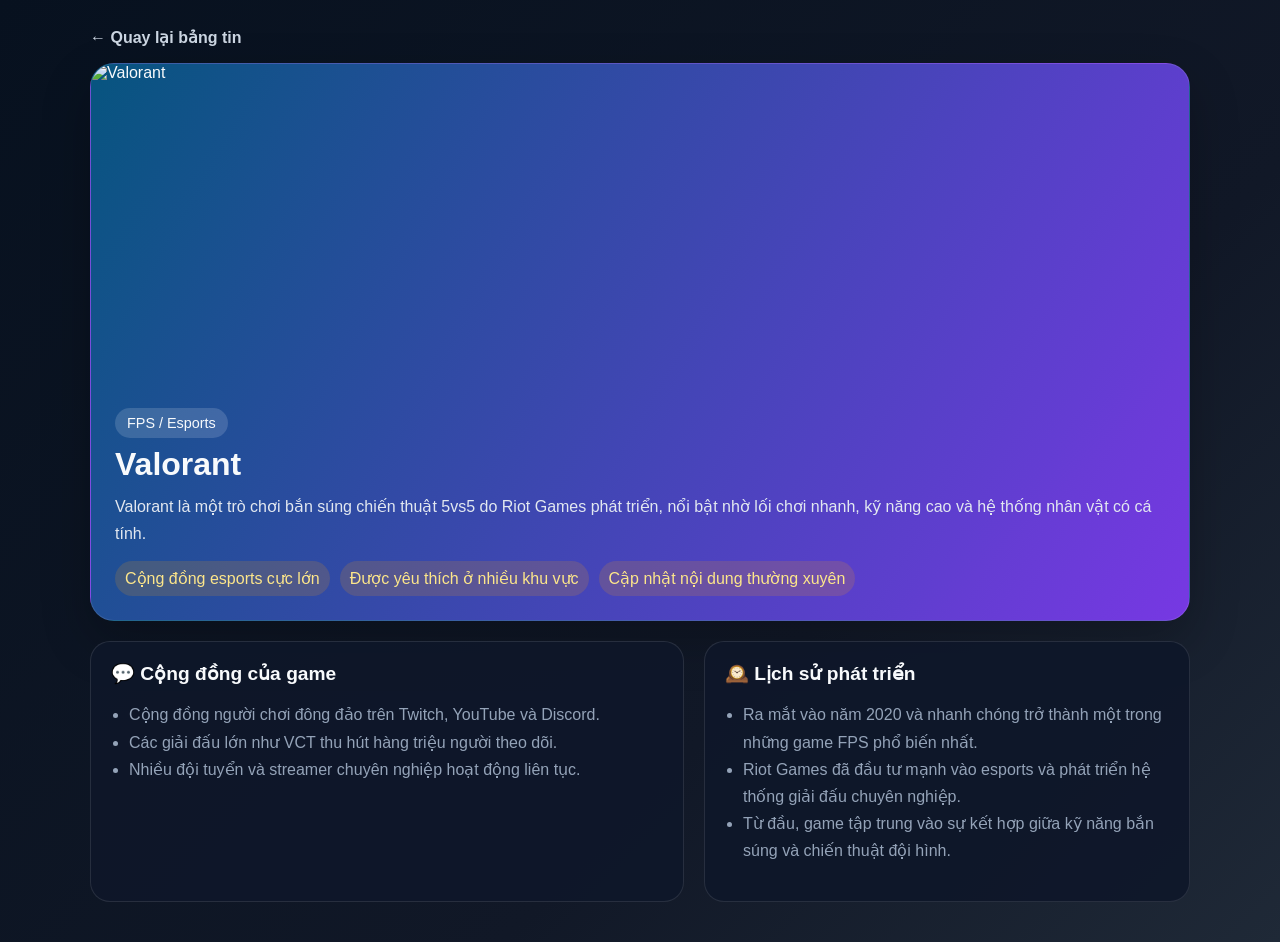
==== game-detail.html @ e28b1879 "lan 2" ====
<!DOCTYPE html>
<html lang="vi">
  <head>
    <meta charset="UTF-8" />
    <meta name="viewport" content="width=device-width, initial-scale=1.0" />
    <title>Chi Tiết Game</title>
    <style>
      :root {
        --bg: #07111f;
        --panel: rgba(15, 23, 42, 0.92);
        --primary: #7c3aed;
        --secondary: #06b6d4;
        --accent: #f59e0b;
        --text: #f8fafc;
        --muted: #94a3b8;
        --border: rgba(255, 255, 255, 0.1);
      }

      * { box-sizing: border-box; }

      body {
        margin: 0;
        font-family: "Segoe UI", Tahoma, Geneva, Verdana, sans-serif;
        background: linear-gradient(135deg, #07111f, #111827 65%, #1f2937);
        color: var(--text);
        min-height: 100vh;
      }

      .container {
        width: min(1100px, calc(100% - 32px));
        margin: 0 auto;
        padding: 28px 0 40px;
      }

      .back {
        display: inline-block;
        margin-bottom: 16px;
        color: #cbd5e1;
        text-decoration: none;
        font-weight: 600;
      }

      .back:hover { color: var(--accent); }

      .hero {
        background: linear-gradient(120deg, rgba(7, 89, 133, 0.95), rgba(124, 58, 237, 0.95));
        border: 1px solid var(--border);
        border-radius: 24px;
        overflow: hidden;
        box-shadow: 0 20px 50px rgba(0,0,0,0.24);
      }

      .hero img {
        width: 100%;
        height: 320px;
        object-fit: cover;
        display: block;
      }

      .hero-content {
        padding: 24px;
      }

      .hero-content h1 { margin: 0 0 10px; font-size: 2rem; }
      .hero-content p { margin: 0 0 14px; line-height: 1.7; color: #e2e8f0; }

      .pill {
        display: inline-block;
        padding: 7px 12px;
        border-radius: 999px;
        background: rgba(255,255,255,0.15);
        margin-right: 8px;
        margin-bottom: 8px;
        font-size: 0.9rem;
      }

      .grid {
        display: grid;
        grid-template-columns: 1.1fr 0.9fr;
        gap: 20px;
        margin-top: 20px;
      }

      .panel {
        background: var(--panel);
        border: 1px solid var(--border);
        border-radius: 20px;
        padding: 20px;
      }

      .panel h2 { margin-top: 0; font-size: 1.2rem; }
      .panel p, .panel li { color: var(--muted); line-height: 1.7; }
      .panel ul { padding-left: 18px; }

      .stats {
        display: flex;
        flex-wrap: wrap;
        gap: 10px;
        margin-top: 10px;
      }

      .stats span {
        padding: 8px 10px;
        border-radius: 999px;
        background: rgba(245,158,11,0.16);
        color: #fde68a;
      }

      @media (max-width: 800px) {
        .grid { grid-template-columns: 1fr; }
        .hero img { height: 240px; }
      }
    </style>
  </head>
  <body>
    <div class="container">
      <a class="back" href="index.html">← Quay lại bảng tin</a>
      <section class="hero" id="detailHero"></section>
      <section class="grid">
        <div class="panel" id="communityPanel"></div>
        <div class="panel" id="historyPanel"></div>
      </section>
    </div>

    <script>
      const gameDetails = {
        valorant: {
          title: "Valorant",
          image: "https://images.unsplash.com/photo-1511512578047-dfb367046420?auto=format&fit=crop&w=1200&q=80",
          tag: "FPS / Esports",
          summary: "Valorant là một trò chơi bắn súng chiến thuật 5vs5 do Riot Games phát triển, nổi bật nhờ lối chơi nhanh, kỹ năng cao và hệ thống nhân vật có cá tính.",
          highlight: ["Cộng đồng esports cực lớn", "Được yêu thích ở nhiều khu vực", "Cập nhật nội dung thường xuyên"],
          community: [
            "Cộng đồng người chơi đông đảo trên Twitch, YouTube và Discord.",
            "Các giải đấu lớn như VCT thu hút hàng triệu người theo dõi.",
            "Nhiều đội tuyển và streamer chuyên nghiệp hoạt động liên tục."
          ],
          history: [
            "Ra mắt vào năm 2020 và nhanh chóng trở thành một trong những game FPS phổ biến nhất.",
            "Riot Games đã đầu tư mạnh vào esports và phát triển hệ thống giải đấu chuyên nghiệp.",
            "Từ đầu, game tập trung vào sự kết hợp giữa kỹ năng bắn súng và chiến thuật đội hình."
          ]
        },
        "genshin-impact": {
          title: "Genshin Impact",
          image: "https://images.unsplash.com/photo-1511882150382-421056c89033?auto=format&fit=crop&w=1200&q=80",
          tag: "Open World",
          summary: "Genshin Impact là tựa game nhập vai thế giới mở với đồ họa đẹp, hệ thống nhân vật đa dạng và câu chuyện phong phú.",
          highlight: ["Thế giới mở rộng lớn", "Cộng đồng fan hâm mộ rất lớn", "Nội dung cập nhật liên tục"],
          community: [
            "Cộng đồng fan rất tích cực trên Reddit, Discord và mạng xã hội.",
            "Nhiều người chơi tham gia các sự kiện và cộng tác tạo nội dung.",
            "Game luôn nhận được phản ứng tích cực từ người hâm mộ toàn cầu."
          ],
          history: [
            "Phát hành năm 2020 bởi miHoYo và lập tức tạo ra cơn sốt lớn.",
            "Game được chú ý vì phong cách hình ảnh đẹp mắt và hệ thống nhân vật đa dạng.",
            "Sau nhiều bản cập nhật, Genshin Impact vẫn duy trì sức hút mạnh mẽ."
          ]
        },
        fortnite: {
          title: "Fortnite",
          image: "https://images.unsplash.com/photo-1542751371-adc38448a05e?auto=format&fit=crop&w=1200&q=80",
          tag: "Battle Royale",
          summary: "Fortnite là một trò chơi battle royale mang phong cách sáng tạo, sự kiện thường xuyên và cộng đồng người chơi cực kỳ lớn.",
          highlight: ["Sự kiện đổi mới liên tục", "Đa dạng chế độ chơi", "Cộng đồng toàn cầu"],
          community: [
            "Fortnite có một trong những cộng đồng game lớn nhất thế giới.",
            "Nhiều streamer và YouTuber thường xuyên phát sóng và tạo nội dung.",
            "Người chơi thường xuyên tham gia sự kiện mùa và thử thách mới."
          ],
          history: [
            "Ra mắt từ năm 2017 và nhanh chóng trở thành một hiện tượng game.",
            "Epic Games đã liên tục cập nhật chế độ, bản đồ và sự kiện mới.",
            "Fortnite vẫn giữ vị trí nổi bật nhờ lối chơi linh hoạt và đổi mới."
          ]
        },
        "ea-sports-fc-25": {
          title: "EA Sports FC 25",
          image: "https://images.unsplash.com/photo-1579952363873-27f3bade9f55?auto=format&fit=crop&w=1200&q=80",
          tag: "Sports",
          summary: "EA Sports FC 25 là dòng game bóng đá điện tử nổi bật với đồ họa cải tiến và các chế độ chơi đa dạng.",
          highlight: ["Bóng đá điện tử hiện đại", "Được yêu thích bởi fan bóng đá", "Cộng đồng thi đấu sôi động"],
          community: [
            "Cộng đồng người hâm mộ rất lớn ở nhiều quốc gia.",
            "Nhiều người chơi tham gia các chế độ online và giải đấu cộng đồng.",
            "Game có nhiều sự kiện và cập nhật theo mùa bóng."
          ],
          history: [
            "Tiếp nối dòng game FIFA với tên mới từ EA Sports.",
            "Được phát triển với mục tiêu cải thiện trải nghiệm bóng đá điện tử.",
            "Game liên tục cập nhật đội hình, mùa giải và tính năng mới."
          ]
        },
        minecraft: {
          title: "Minecraft",
          image: "https://images.unsplash.com/photo-1601987077677-5346c0c57d3f?auto=format&fit=crop&w=1200&q=80",
          tag: "Sandbox",
          summary: "Minecraft là tựa game sáng tạo nổi tiếng với hệ sinh thái mod phong phú và cộng đồng xây dựng cực kỳ lớn.",
          highlight: ["Sáng tạo không giới hạn", "Cộng đồng modding mạnh", "Tồn tại lâu dài và vẫn hot"],
          community: [
            "Một trong những cộng đồng game lớn và bền vững nhất.",
            "Nhiều server riêng và cộng đồng xây dựng đồ thị đẹp.",
            "Người chơi tạo ra các bản đồ, mod và video nội dung rất phong phú."
          ],
          history: [
            "Ra mắt năm 2011 và vẫn giữ sức hút đến nay.",
            "Minecraft trở thành biểu tượng của thể loại sandbox.",
            "Cộng đồng sáng tạo giúp game tiếp tục phát triển theo nhiều hướng."
          ]
        },
        "honkai-star-rail": {
          title: "Honkai: Star Rail",
          image: "https://images.unsplash.com/photo-1511512578047-dfb367046420?auto=format&fit=crop&w=1200&q=80",
          tag: "RPG / Story",
          summary: "Honkai: Star Rail là game nhập vai theo phong cách hành trình không gian với câu chuyện hấp dẫn và chiến đấu thú vị.",
          highlight: ["Câu chuyện sâu sắc", "Nhân vật ấn tượng", "Hệ thống chiến đấu mạnh mẽ"],
          community: [
            "Cộng đồng fan đông đảo trên mạng xã hội và Discord.",
            "Nhiều người chơi theo dõi các bản cập nhật và sự kiện mới.",
            "Game nhận được phản hồi tích cực nhờ nhịp độ phát triển rõ ràng."
          ],
          history: [
            "Ra mắt gần đây nhưng đã nhanh chóng thu hút sự chú ý lớn.",
            "Phát triển bởi miHoYo với phong cách nghệ thuật riêng biệt.",
            "Game tiếp tục mở rộng nội dung và nâng cấp trải nghiệm người chơi."
          ]
        }
      };

      const params = new URLSearchParams(window.location.search);
      const slug = params.get("game") || "valorant";
      const game = gameDetails[slug];

      if (game) {
        document.title = `${game.title} | Chi Tiết Game`;
        document.getElementById("detailHero").innerHTML = `
          <img src="${game.image}" alt="${game.title}" />
          <div class="hero-content">
            <span class="pill">${game.tag}</span>
            <h1>${game.title}</h1>
            <p>${game.summary}</p>
            <div class="stats">
              ${game.highlight.map((item) => `<span>${item}</span>`).join("")}
            </div>
          </div>
        `;

        document.getElementById("communityPanel").innerHTML = `
          <h2>💬 Cộng đồng của game</h2>
          <ul>
            ${game.community.map((item) => `<li>${item}</li>`).join("")}
          </ul>
        `;

        document.getElementById("historyPanel").innerHTML = `
          <h2>🕰️ Lịch sử phát triển</h2>
          <ul>
            ${game.history.map((item) => `<li>${item}</li>`).join("")}
          </ul>
        `;
      } else {
        document.getElementById("detailHero").innerHTML = "<div class='hero-content'><h1>Không tìm thấy game</h1></div>";
      }
    </script>
  </body>
</html>
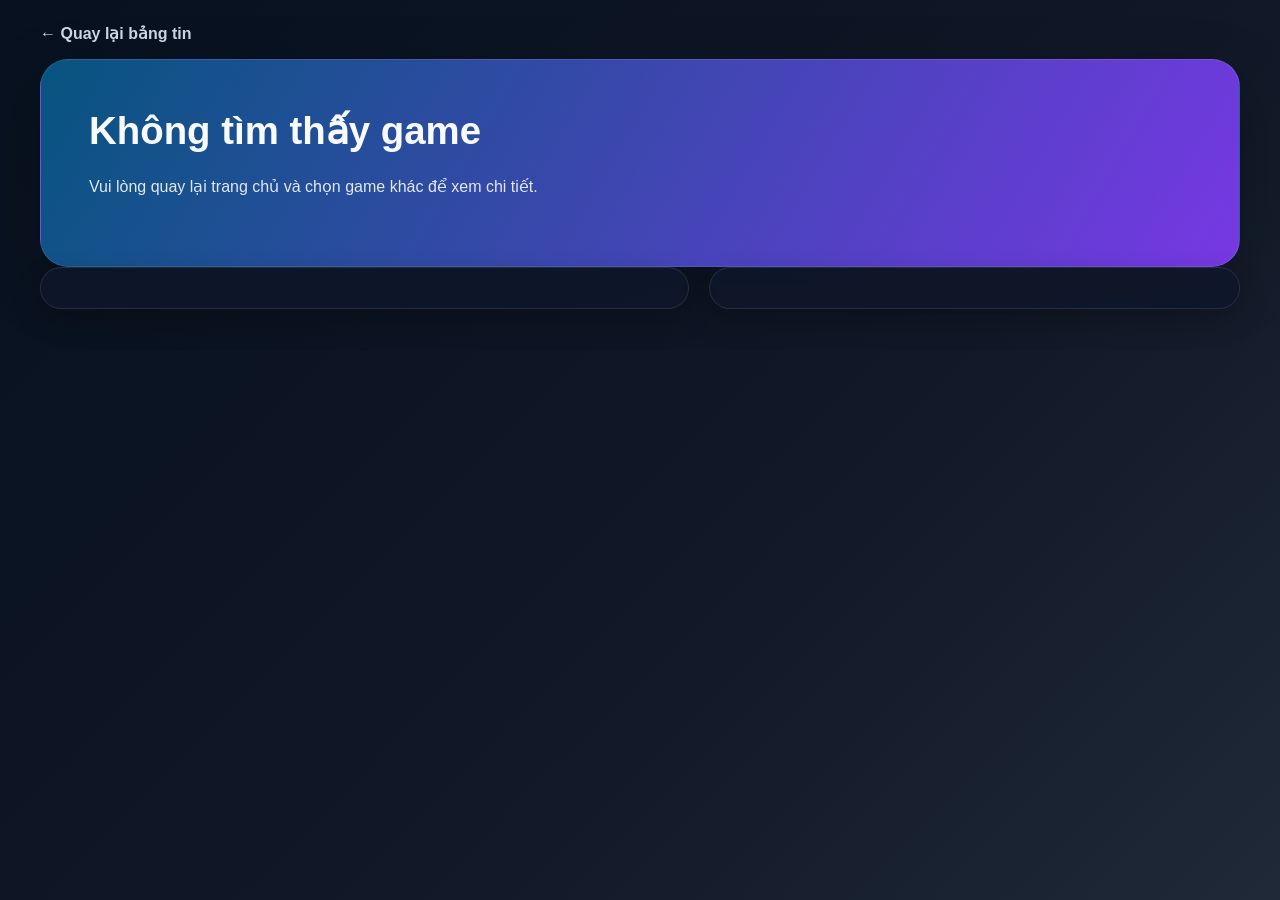
==== commit 387884d1: "lan 5 commit" ====
--- a/game-detail.html
+++ b/game-detail.html
@@ -1,267 +1,21 @@
-<!DOCTYPE html>
+<!doctype html>
 <html lang="vi">
   <head>
     <meta charset="UTF-8" />
     <meta name="viewport" content="width=device-width, initial-scale=1.0" />
     <title>Chi Tiết Game</title>
-    <style>
-      :root {
-        --bg: #07111f;
-        --panel: rgba(15, 23, 42, 0.92);
-        --primary: #7c3aed;
-        --secondary: #06b6d4;
-        --accent: #f59e0b;
-        --text: #f8fafc;
-        --muted: #94a3b8;
-        --border: rgba(255, 255, 255, 0.1);
-      }
-
-      * { box-sizing: border-box; }
-
-      body {
-        margin: 0;
-        font-family: "Segoe UI", Tahoma, Geneva, Verdana, sans-serif;
-        background: linear-gradient(135deg, #07111f, #111827 65%, #1f2937);
-        color: var(--text);
-        min-height: 100vh;
-      }
-
-      .container {
-        width: min(1100px, calc(100% - 32px));
-        margin: 0 auto;
-        padding: 28px 0 40px;
-      }
-
-      .back {
-        display: inline-block;
-        margin-bottom: 16px;
-        color: #cbd5e1;
-        text-decoration: none;
-        font-weight: 600;
-      }
-
-      .back:hover { color: var(--accent); }
-
-      .hero {
-        background: linear-gradient(120deg, rgba(7, 89, 133, 0.95), rgba(124, 58, 237, 0.95));
-        border: 1px solid var(--border);
-        border-radius: 24px;
-        overflow: hidden;
-        box-shadow: 0 20px 50px rgba(0,0,0,0.24);
-      }
-
-      .hero img {
-        width: 100%;
-        height: 320px;
-        object-fit: cover;
-        display: block;
-      }
-
-      .hero-content {
-        padding: 24px;
-      }
-
-      .hero-content h1 { margin: 0 0 10px; font-size: 2rem; }
-      .hero-content p { margin: 0 0 14px; line-height: 1.7; color: #e2e8f0; }
-
-      .pill {
-        display: inline-block;
-        padding: 7px 12px;
-        border-radius: 999px;
-        background: rgba(255,255,255,0.15);
-        margin-right: 8px;
-        margin-bottom: 8px;
-        font-size: 0.9rem;
-      }
-
-      .grid {
-        display: grid;
-        grid-template-columns: 1.1fr 0.9fr;
-        gap: 20px;
-        margin-top: 20px;
-      }
-
-      .panel {
-        background: var(--panel);
-        border: 1px solid var(--border);
-        border-radius: 20px;
-        padding: 20px;
-      }
-
-      .panel h2 { margin-top: 0; font-size: 1.2rem; }
-      .panel p, .panel li { color: var(--muted); line-height: 1.7; }
-      .panel ul { padding-left: 18px; }
-
-      .stats {
-        display: flex;
-        flex-wrap: wrap;
-        gap: 10px;
-        margin-top: 10px;
-      }
-
-      .stats span {
-        padding: 8px 10px;
-        border-radius: 999px;
-        background: rgba(245,158,11,0.16);
-        color: #fde68a;
-      }
-
-      @media (max-width: 800px) {
-        .grid { grid-template-columns: 1fr; }
-        .hero img { height: 240px; }
-      }
-    </style>
+    <link rel="stylesheet" href="styles.css" />
   </head>
   <body>
     <div class="container">
       <a class="back" href="index.html">← Quay lại bảng tin</a>
       <section class="hero" id="detailHero"></section>
-      <section class="grid">
+      <section class="grid panel-grid">
         <div class="panel" id="communityPanel"></div>
         <div class="panel" id="historyPanel"></div>
       </section>
     </div>
 
-    <script>
-      const gameDetails = {
-        valorant: {
-          title: "Valorant",
-          image: "https://images.unsplash.com/photo-1511512578047-dfb367046420?auto=format&fit=crop&w=1200&q=80",
-          tag: "FPS / Esports",
-          summary: "Valorant là một trò chơi bắn súng chiến thuật 5vs5 do Riot Games phát triển, nổi bật nhờ lối chơi nhanh, kỹ năng cao và hệ thống nhân vật có cá tính.",
-          highlight: ["Cộng đồng esports cực lớn", "Được yêu thích ở nhiều khu vực", "Cập nhật nội dung thường xuyên"],
-          community: [
-            "Cộng đồng người chơi đông đảo trên Twitch, YouTube và Discord.",
-            "Các giải đấu lớn như VCT thu hút hàng triệu người theo dõi.",
-            "Nhiều đội tuyển và streamer chuyên nghiệp hoạt động liên tục."
-          ],
-          history: [
-            "Ra mắt vào năm 2020 và nhanh chóng trở thành một trong những game FPS phổ biến nhất.",
-            "Riot Games đã đầu tư mạnh vào esports và phát triển hệ thống giải đấu chuyên nghiệp.",
-            "Từ đầu, game tập trung vào sự kết hợp giữa kỹ năng bắn súng và chiến thuật đội hình."
-          ]
-        },
-        "genshin-impact": {
-          title: "Genshin Impact",
-          image: "https://images.unsplash.com/photo-1511882150382-421056c89033?auto=format&fit=crop&w=1200&q=80",
-          tag: "Open World",
-          summary: "Genshin Impact là tựa game nhập vai thế giới mở với đồ họa đẹp, hệ thống nhân vật đa dạng và câu chuyện phong phú.",
-          highlight: ["Thế giới mở rộng lớn", "Cộng đồng fan hâm mộ rất lớn", "Nội dung cập nhật liên tục"],
-          community: [
-            "Cộng đồng fan rất tích cực trên Reddit, Discord và mạng xã hội.",
-            "Nhiều người chơi tham gia các sự kiện và cộng tác tạo nội dung.",
-            "Game luôn nhận được phản ứng tích cực từ người hâm mộ toàn cầu."
-          ],
-          history: [
-            "Phát hành năm 2020 bởi miHoYo và lập tức tạo ra cơn sốt lớn.",
-            "Game được chú ý vì phong cách hình ảnh đẹp mắt và hệ thống nhân vật đa dạng.",
-            "Sau nhiều bản cập nhật, Genshin Impact vẫn duy trì sức hút mạnh mẽ."
-          ]
-        },
-        fortnite: {
-          title: "Fortnite",
-          image: "https://images.unsplash.com/photo-1542751371-adc38448a05e?auto=format&fit=crop&w=1200&q=80",
-          tag: "Battle Royale",
-          summary: "Fortnite là một trò chơi battle royale mang phong cách sáng tạo, sự kiện thường xuyên và cộng đồng người chơi cực kỳ lớn.",
-          highlight: ["Sự kiện đổi mới liên tục", "Đa dạng chế độ chơi", "Cộng đồng toàn cầu"],
-          community: [
-            "Fortnite có một trong những cộng đồng game lớn nhất thế giới.",
-            "Nhiều streamer và YouTuber thường xuyên phát sóng và tạo nội dung.",
-            "Người chơi thường xuyên tham gia sự kiện mùa và thử thách mới."
-          ],
-          history: [
-            "Ra mắt từ năm 2017 và nhanh chóng trở thành một hiện tượng game.",
-            "Epic Games đã liên tục cập nhật chế độ, bản đồ và sự kiện mới.",
-            "Fortnite vẫn giữ vị trí nổi bật nhờ lối chơi linh hoạt và đổi mới."
-          ]
-        },
-        "ea-sports-fc-25": {
-          title: "EA Sports FC 25",
-          image: "https://images.unsplash.com/photo-1579952363873-27f3bade9f55?auto=format&fit=crop&w=1200&q=80",
-          tag: "Sports",
-          summary: "EA Sports FC 25 là dòng game bóng đá điện tử nổi bật với đồ họa cải tiến và các chế độ chơi đa dạng.",
-          highlight: ["Bóng đá điện tử hiện đại", "Được yêu thích bởi fan bóng đá", "Cộng đồng thi đấu sôi động"],
-          community: [
-            "Cộng đồng người hâm mộ rất lớn ở nhiều quốc gia.",
-            "Nhiều người chơi tham gia các chế độ online và giải đấu cộng đồng.",
-            "Game có nhiều sự kiện và cập nhật theo mùa bóng."
-          ],
-          history: [
-            "Tiếp nối dòng game FIFA với tên mới từ EA Sports.",
-            "Được phát triển với mục tiêu cải thiện trải nghiệm bóng đá điện tử.",
-            "Game liên tục cập nhật đội hình, mùa giải và tính năng mới."
-          ]
-        },
-        minecraft: {
-          title: "Minecraft",
-          image: "https://images.unsplash.com/photo-1601987077677-5346c0c57d3f?auto=format&fit=crop&w=1200&q=80",
-          tag: "Sandbox",
-          summary: "Minecraft là tựa game sáng tạo nổi tiếng với hệ sinh thái mod phong phú và cộng đồng xây dựng cực kỳ lớn.",
-          highlight: ["Sáng tạo không giới hạn", "Cộng đồng modding mạnh", "Tồn tại lâu dài và vẫn hot"],
-          community: [
-            "Một trong những cộng đồng game lớn và bền vững nhất.",
-            "Nhiều server riêng và cộng đồng xây dựng đồ thị đẹp.",
-            "Người chơi tạo ra các bản đồ, mod và video nội dung rất phong phú."
-          ],
-          history: [
-            "Ra mắt năm 2011 và vẫn giữ sức hút đến nay.",
-            "Minecraft trở thành biểu tượng của thể loại sandbox.",
-            "Cộng đồng sáng tạo giúp game tiếp tục phát triển theo nhiều hướng."
-          ]
-        },
-        "honkai-star-rail": {
-          title: "Honkai: Star Rail",
-          image: "https://images.unsplash.com/photo-1511512578047-dfb367046420?auto=format&fit=crop&w=1200&q=80",
-          tag: "RPG / Story",
-          summary: "Honkai: Star Rail là game nhập vai theo phong cách hành trình không gian với câu chuyện hấp dẫn và chiến đấu thú vị.",
-          highlight: ["Câu chuyện sâu sắc", "Nhân vật ấn tượng", "Hệ thống chiến đấu mạnh mẽ"],
-          community: [
-            "Cộng đồng fan đông đảo trên mạng xã hội và Discord.",
-            "Nhiều người chơi theo dõi các bản cập nhật và sự kiện mới.",
-            "Game nhận được phản hồi tích cực nhờ nhịp độ phát triển rõ ràng."
-          ],
-          history: [
-            "Ra mắt gần đây nhưng đã nhanh chóng thu hút sự chú ý lớn.",
-            "Phát triển bởi miHoYo với phong cách nghệ thuật riêng biệt.",
-            "Game tiếp tục mở rộng nội dung và nâng cấp trải nghiệm người chơi."
-          ]
-        }
-      };
-
-      const params = new URLSearchParams(window.location.search);
-      const slug = params.get("game") || "valorant";
-      const game = gameDetails[slug];
-
-      if (game) {
-        document.title = `${game.title} | Chi Tiết Game`;
-        document.getElementById("detailHero").innerHTML = `
-          <img src="${game.image}" alt="${game.title}" />
-          <div class="hero-content">
-            <span class="pill">${game.tag}</span>
-            <h1>${game.title}</h1>
-            <p>${game.summary}</p>
-            <div class="stats">
-              ${game.highlight.map((item) => `<span>${item}</span>`).join("")}
-            </div>
-          </div>
-        `;
-
-        document.getElementById("communityPanel").innerHTML = `
-          <h2>💬 Cộng đồng của game</h2>
-          <ul>
-            ${game.community.map((item) => `<li>${item}</li>`).join("")}
-          </ul>
-        `;
-
-        document.getElementById("historyPanel").innerHTML = `
-          <h2>🕰️ Lịch sử phát triển</h2>
-          <ul>
-            ${game.history.map((item) => `<li>${item}</li>`).join("")}
-          </ul>
-        `;
-      } else {
-        document.getElementById("detailHero").innerHTML = "<div class='hero-content'><h1>Không tìm thấy game</h1></div>";
-      }
-    </script>
+    <script src="script.js"></script>
   </body>
 </html>
--- a/styles.css
+++ b/styles.css
@@ -0,0 +1,281 @@
+:root {
+  --bg: #07111f;
+  --panel: rgba(15, 23, 42, 0.92);
+  --primary: #7c3aed;
+  --secondary: #06b6d4;
+  --accent: #f59e0b;
+  --text: #f8fafc;
+  --muted: #94a3b8;
+  --border: rgba(255, 255, 255, 0.1);
+}
+
+* {
+  box-sizing: border-box;
+}
+
+body {
+  margin: 0;
+  font-family: "Segoe UI", Tahoma, Geneva, Verdana, sans-serif;
+  background: linear-gradient(135deg, var(--bg), #111827 60%, #1f2937);
+  color: var(--text);
+  min-height: 100vh;
+}
+
+.container {
+  width: min(1200px, calc(100% - 32px));
+  margin: 0 auto;
+  padding: 24px 0 48px;
+}
+
+.hero {
+  background: linear-gradient(
+    120deg,
+    rgba(7, 89, 133, 0.95),
+    rgba(124, 58, 237, 0.95)
+  );
+  border: 1px solid var(--border);
+  border-radius: 28px;
+  padding: 32px;
+  box-shadow: 0 20px 60px rgba(0, 0, 0, 0.25);
+  display: grid;
+  grid-template-columns: 1.2fr 0.8fr;
+  gap: 24px;
+  align-items: center;
+}
+
+.hero-card {
+  background: rgba(255, 255, 255, 0.12);
+  border-radius: 22px;
+  padding: 18px;
+  backdrop-filter: blur(10px);
+}
+
+.hero-card h3 {
+  margin: 0 0 10px;
+}
+
+.hero-card ul,
+.panel ul {
+  margin: 0;
+  padding-left: 18px;
+  color: #e2e8f0;
+  line-height: 1.6;
+}
+
+.hero h1,
+.hero-content h1 {
+  font-size: clamp(1.8rem, 3vw, 2.8rem);
+  margin: 0 0 12px;
+}
+
+.hero p,
+.hero-content p {
+  color: #e2e8f0;
+  line-height: 1.7;
+  margin: 0 0 18px;
+}
+
+.pill {
+  display: inline-block;
+  padding: 8px 14px;
+  border-radius: 999px;
+  background: rgba(255, 255, 255, 0.18);
+  font-size: 0.9rem;
+  font-weight: 600;
+  margin-right: 8px;
+  margin-bottom: 8px;
+}
+
+.section-title {
+  display: flex;
+  justify-content: space-between;
+  align-items: center;
+  margin: 30px 0 16px;
+}
+
+.section-title h2 {
+  margin: 0;
+  font-size: 1.35rem;
+}
+
+.section-title span {
+  color: var(--muted);
+  font-size: 0.95rem;
+}
+
+.grid {
+  display: grid;
+  grid-template-columns: repeat(3, minmax(0, 1fr));
+  gap: 20px;
+}
+
+.card,
+.panel {
+  background: var(--panel);
+  border: 1px solid var(--border);
+  border-radius: 22px;
+  overflow: hidden;
+  box-shadow: 0 12px 30px rgba(0, 0, 0, 0.2);
+  transition: transform 0.2s ease, box-shadow 0.2s ease;
+}
+
+.card:hover {
+  transform: translateY(-4px);
+  box-shadow: 0 16px 34px rgba(0, 0, 0, 0.28);
+}
+
+.card img,
+.hero img {
+  width: 100%;
+  height: 180px;
+  object-fit: cover;
+  display: block;
+}
+
+.card-body,
+.hero-content {
+  padding: 16px;
+}
+
+.hero-content {
+  display: grid;
+  gap: 12px;
+}
+
+.tag {
+  display: inline-block;
+  padding: 6px 10px;
+  border-radius: 999px;
+  font-size: 0.8rem;
+  margin-bottom: 10px;
+  background: rgba(6, 182, 212, 0.16);
+  color: #7dd3fc;
+}
+
+.card h3,
+.hero-content h1 {
+  margin: 0 0 8px;
+}
+
+.card h3 a {
+  color: var(--text);
+  text-decoration: none;
+  transition: color 0.2s ease;
+}
+
+.card h3 a:hover {
+  color: var(--accent);
+}
+
+.card-link {
+  display: block;
+  color: inherit;
+  text-decoration: none;
+}
+
+.card p {
+  color: var(--muted);
+  line-height: 1.6;
+  margin: 0 0 12px;
+  font-size: 0.95rem;
+}
+
+.meta,
+.stats {
+  display: flex;
+  justify-content: space-between;
+  align-items: center;
+  flex-wrap: wrap;
+  gap: 8px;
+  font-size: 0.85rem;
+  color: #cbd5e1;
+}
+
+.stats span {
+  padding: 6px 10px;
+  border-radius: 999px;
+  background: rgba(245, 158, 11, 0.18);
+  color: #fde68a;
+  font-size: 0.8rem;
+}
+
+.footer {
+  text-align: center;
+  margin-top: 30px;
+  color: var(--muted);
+}
+
+.back {
+  display: inline-block;
+  margin-bottom: 16px;
+  color: #cbd5e1;
+  text-decoration: none;
+  font-weight: 600;
+}
+
+.back:hover {
+  color: var(--accent);
+}
+
+.hero img {
+  height: 320px;
+}
+
+.grid.panel-grid {
+  grid-template-columns: 1.1fr 0.9fr;
+}
+
+.panel {
+  padding: 20px;
+}
+
+.panel h2 {
+  margin-top: 0;
+  font-size: 1.2rem;
+}
+
+.panel p,
+.panel li {
+  color: var(--muted);
+  line-height: 1.7;
+}
+
+.panel ul {
+  padding-left: 18px;
+}
+
+@media (max-width: 900px) {
+  .hero {
+    grid-template-columns: 1fr;
+  }
+
+  .grid {
+    grid-template-columns: repeat(2, minmax(0, 1fr));
+  }
+}
+
+@media (max-width: 800px) {
+  .grid.panel-grid {
+    grid-template-columns: 1fr;
+  }
+
+  .hero img {
+    height: 240px;
+  }
+}
+
+@media (max-width: 600px) {
+  .container {
+    width: min(100% - 20px, 1200px);
+  }
+
+  .hero,
+  .card-body,
+  .hero-content {
+    padding: 16px;
+  }
+
+  .grid {
+    grid-template-columns: 1fr;
+  }
+}
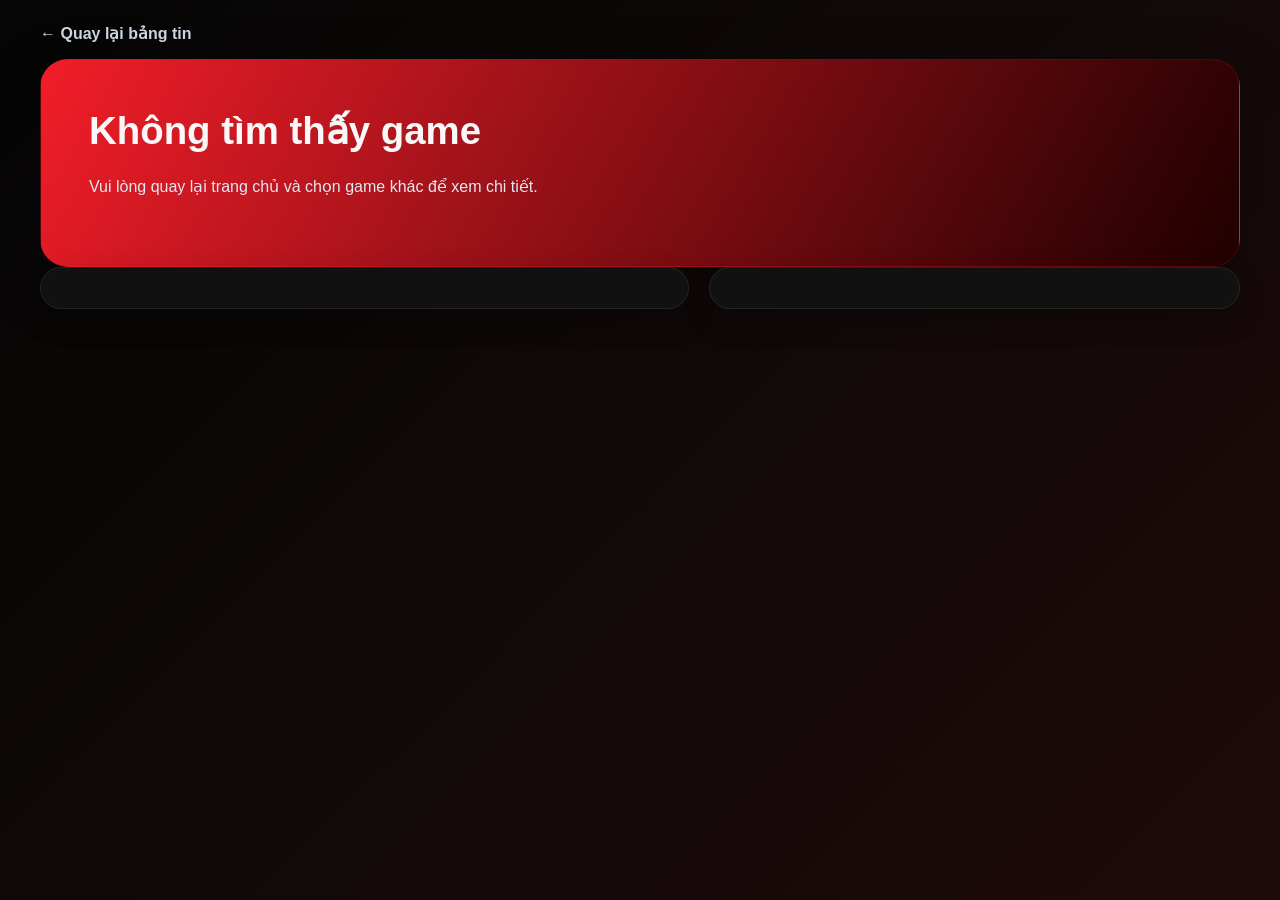
==== commit 84b073e0: "lan 11" ====
--- a/game-detail.html
+++ b/game-detail.html
@@ -16,6 +16,7 @@
       </section>
     </div>
 
+    <script src="game-images.js"></script>
     <script src="script.js"></script>
   </body>
 </html>
--- a/styles.css
+++ b/styles.css
@@ -1,12 +1,12 @@
 :root {
-  --bg: #07111f;
-  --panel: rgba(15, 23, 42, 0.92);
-  --primary: #7c3aed;
-  --secondary: #06b6d4;
-  --accent: #f59e0b;
-  --text: #f8fafc;
-  --muted: #94a3b8;
-  --border: rgba(255, 255, 255, 0.1);
+  --bg: #050505;
+  --panel: rgba(22, 22, 22, 0.95);
+  --primary: #ff1f2b;
+  --secondary: #b3001b;
+  --accent: #ff5e6c;
+  --text: #f8f8f8;
+  --muted: #b0b0b0;
+  --border: rgba(255, 255, 255, 0.08);
 }
 
 * {
@@ -16,7 +16,7 @@
 body {
   margin: 0;
   font-family: "Segoe UI", Tahoma, Geneva, Verdana, sans-serif;
-  background: linear-gradient(135deg, var(--bg), #111827 60%, #1f2937);
+  background: linear-gradient(135deg, var(--bg), #110909 50%, #1f0a0a);
   color: var(--text);
   min-height: 100vh;
 }
@@ -116,7 +116,9 @@
   border-radius: 22px;
   overflow: hidden;
   box-shadow: 0 12px 30px rgba(0, 0, 0, 0.2);
-  transition: transform 0.2s ease, box-shadow 0.2s ease;
+  transition:
+    transform 0.2s ease,
+    box-shadow 0.2s ease;
 }
 
 .card:hover {
@@ -244,6 +246,61 @@
   padding-left: 18px;
 }
 
+.detail-meta,
+.detail-list {
+  margin-top: 14px;
+  display: grid;
+  gap: 10px;
+}
+
+.detail-meta span,
+.panel-extra h3 {
+  display: inline-block;
+  color: #f1f5f9;
+}
+
+.detail-meta {
+  padding: 12px 0;
+  border-top: 1px solid rgba(255, 255, 255, 0.08);
+  border-bottom: 1px solid rgba(255, 255, 255, 0.08);
+}
+
+.detail-list h3,
+.panel-extra h3 {
+  margin: 0 0 10px;
+  font-size: 1rem;
+  color: var(--primary);
+}
+
+.detail-list ul,
+.panel-extra ul {
+  padding-left: 18px;
+  margin: 0;
+}
+
+.detail-list li,
+.panel-extra li {
+  margin-bottom: 8px;
+  color: var(--muted);
+}
+
+.panel-extra {
+  margin-top: 18px;
+  padding-top: 16px;
+  border-top: 1px solid rgba(255, 255, 255, 0.08);
+}
+
+.official-link {
+  display: inline-block;
+  color: #ff999f;
+  text-decoration: none;
+  font-weight: 600;
+}
+
+.official-link:hover {
+  color: #fff;
+}
+
 @media (max-width: 900px) {
   .hero {
     grid-template-columns: 1fr;
@@ -262,6 +319,45 @@
   .hero img {
     height: 240px;
   }
+}
+
+.hero {
+  background: linear-gradient(
+    120deg,
+    rgba(255, 31, 43, 0.95),
+    rgba(32, 0, 0, 0.9)
+  );
+  border: 1px solid rgba(255, 31, 43, 0.18);
+}
+
+.hero-card,
+.card,
+.panel {
+  background: rgba(18, 18, 18, 0.95);
+}
+
+.tag {
+  background: rgba(255, 31, 43, 0.18);
+  color: #ff9da6;
+}
+
+.card:hover {
+  box-shadow: 0 18px 40px rgba(255, 31, 43, 0.28);
+}
+
+.card h3 a:hover,
+.back:hover,
+.section-title h2 {
+  color: var(--primary);
+}
+
+.stats span {
+  background: rgba(255, 31, 43, 0.16);
+  color: #ffb3b9;
+}
+
+.pill {
+  background: rgba(255, 31, 43, 0.18);
 }
 
 @media (max-width: 600px) {
